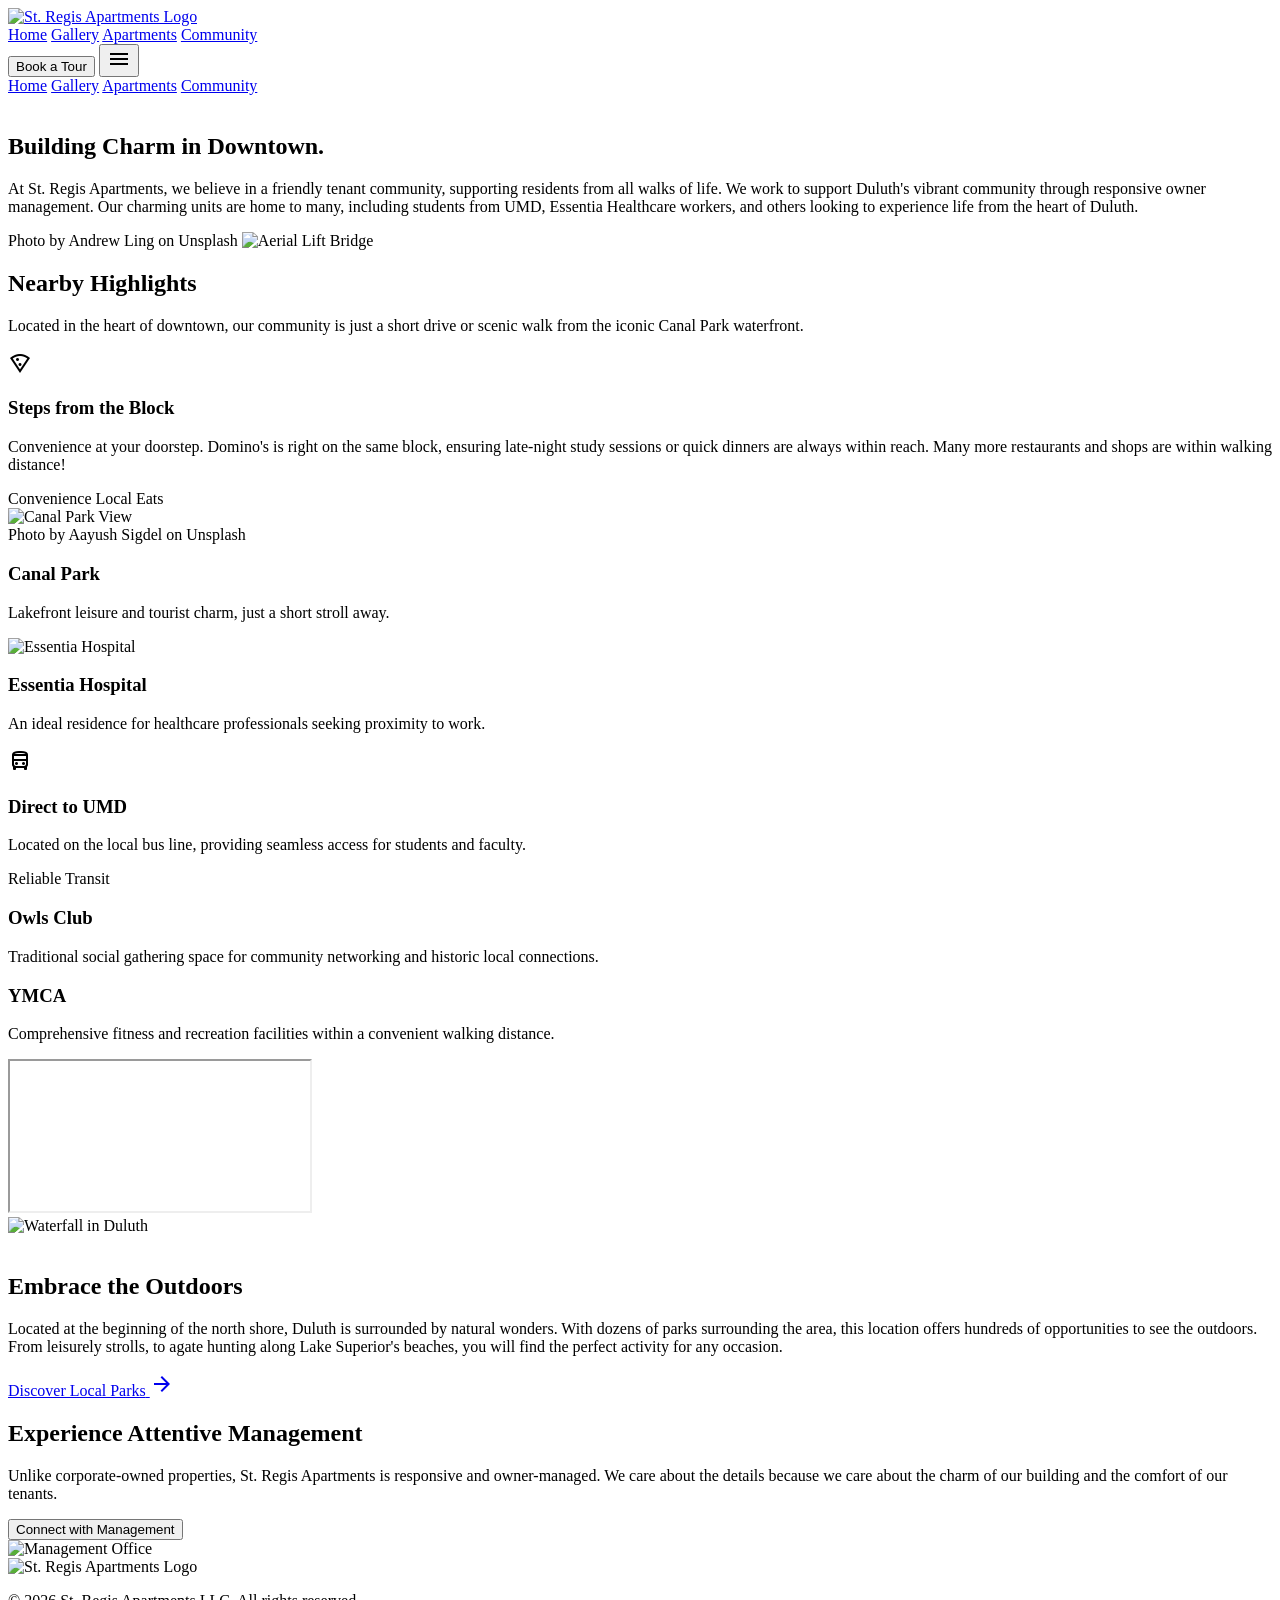
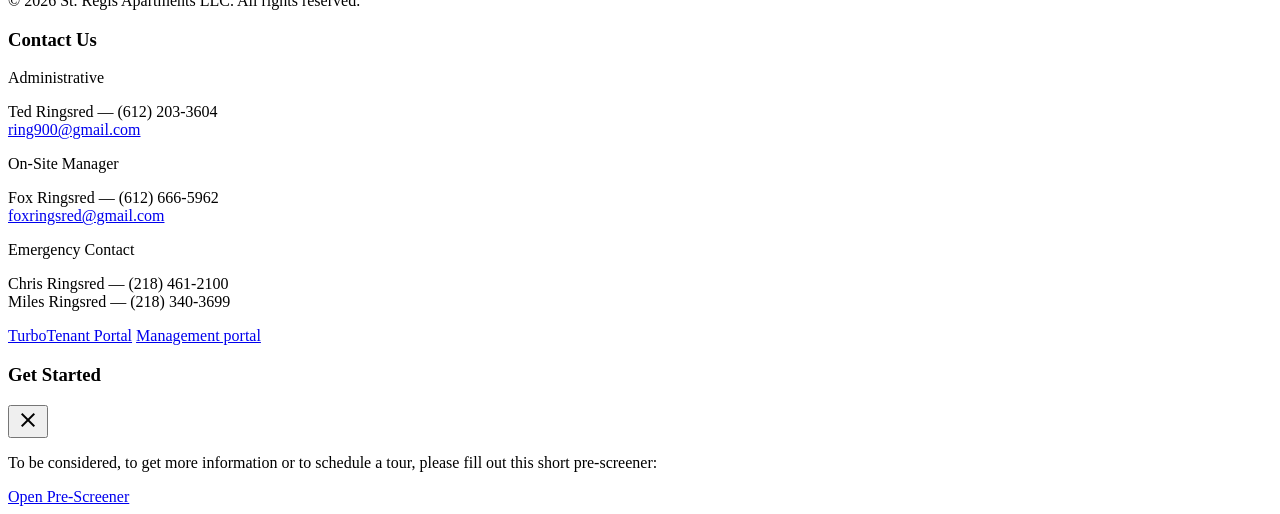
==== community.html @ cac1565e "Add files via upload" ====
<!DOCTYPE html>

<html lang="en">

<head>
    <meta charset="utf-8" />
    <meta content="width=device-width, initial-scale=1.0" name="viewport" />
    <title>Community | St. Regis Apartments</title>
    <link href="https://fonts.googleapis.com" rel="preconnect" />
    <link crossorigin="" href="https://fonts.gstatic.com" rel="preconnect" />
    <link
        href="https://fonts.googleapis.com/css2?family=Noto+Serif:wght@400;700;800&amp;family=Manrope:wght@400;500;600;700;800&amp;display=swap"
        rel="stylesheet" />
    <link
        href="https://fonts.googleapis.com/css2?family=Material+Symbols+Outlined:wght,FILL@100..700,0..1&amp;display=swap"
        rel="stylesheet" />
    <link href="css/style.css" rel="stylesheet" />
</head>

<body class="bg-surface text-on-surface selection:bg-primary-container selection:text-on-primary-container">
    <!-- TopNavBar -->
    <nav class="fixed top-0 w-full z-50 bg-surface/90 backdrop-blur-md border-b border-outline-variant/30">
        <div class="flex justify-between items-center px-6 md:px-12 py-3 max-w-full mx-auto">
            <a href="index.html">
                <img alt="St. Regis Apartments Logo" class="h-8 md:h-12 w-auto object-contain block"
                    src="images/logo.png">
            </a>
            <div class="hidden md:flex space-x-10 font-label text-sm uppercase tracking-[0.15em]">
                <a class="text-on-surface-variant font-semibold hover:text-primary transition-colors duration-300"
                    href="index.html">Home</a>
                <a class="text-on-surface-variant font-semibold hover:text-primary transition-colors duration-300"
                    href="gallery.html">Gallery</a>
                <a class="text-on-surface-variant font-semibold hover:text-primary transition-colors duration-300"
                    href="details.html">Apartments</a>
                <a class="text-primary border-b-2 border-primary pb-1" href="community.html">Community</a>
            </div>
            <div class="flex items-center gap-2 md:gap-4">
                <button type="button" onclick="openModal()"
                    class="bg-primary text-on-primary px-4 md:px-6 py-2 rounded-lg font-bold text-xs md:text-sm uppercase tracking-widest hover:shadow-lg transition-all duration-300 active:scale-95">
                    Book a Tour
                </button>
                <button type="button" aria-expanded="false" aria-label="Toggle mobile menu"
                    onclick="document.getElementById('mobile-menu').classList.toggle('hidden')"
                    class="md:hidden text-primary p-2 hover:bg-surface-container rounded-lg transition-colors">
                    <span class="material-symbols-outlined text-3xl">menu</span>
                </button>
            </div>
        </div>
        <!-- Mobile Menu -->
        <div id="mobile-menu"
            class="hidden md:hidden bg-surface border-t border-primary/10 shadow-2xl font-label text-sm uppercase tracking-[0.15em] flex flex-col">
            <a class="text-on-surface-variant font-semibold p-4 border-b border-primary/5 pl-6 hover:bg-surface-container-low transition-colors block"
                href="index.html">Home</a>
            <a class="text-on-surface-variant font-semibold p-4 border-b border-primary/5 pl-6 hover:bg-surface-container-low transition-colors block"
                href="gallery.html">Gallery</a>
            <a class="text-on-surface-variant font-semibold p-4 border-b border-primary/5 pl-6 hover:bg-surface-container-low transition-colors block"
                href="details.html">Apartments</a>
            <a class="text-primary font-bold bg-primary/5 p-4 pl-6 block" href="community.html">Community</a>
        </div>
    </nav>
    <main class="pt-24">
        <!-- Hero Section: Community Essence -->
        <section class="px-6 md:px-12 py-16 md:py-24 bg-surface">
            <div class="grid grid-cols-1 lg:grid-cols-12 gap-12 items-center">
                <div class="lg:col-span-6">
                    <span
                        class="font-label text-xs uppercase tracking-[0.3em] text-secondary font-bold mb-6 block"><br /></span>
                    <h1 class="text-5xl md:text-7xl lg:text-8xl font-bold text-primary leading-[1.1] mb-8 text-balance">
                        Building Charm in Downtown.</h1>
                    <p class="text-lg md:text-xl text-on-surface-variant max-w-2xl leading-relaxed">At St. Regis
                        Apartments, we believe in a friendly tenant community, supporting residents from all walks of
                        life. We work to support Duluth's vibrant community through responsive owner management. Our
                        charming units are home to many, including students from UMD, Essentia Healthcare workers, and
                        others looking to experience life from the heart of Duluth.</p>
                </div>
                <div class="lg:col-span-6 relative"><span
                        class="absolute top-4 left-8 text-[10px] text-white/60 font-medium uppercase tracking-wider">Photo
                        by Andrew Ling on Unsplash</span>
                    <img alt="Aerial Lift Bridge"
                        class="rounded-xl w-full h-[500px] md:h-[650px] object-cover shadow-2xl"
                        src="images/liftbridge.jpg" />
                </div>
            </div>
        </section>
        <!-- Bento Grid: Nearby Highlights -->
        <section class="px-6 md:px-12 py-24 bg-surface-container-low">
            <div class="mb-16">
                <h2 class="text-4xl md:text-5xl font-bold text-primary mb-4">Nearby Highlights</h2>
                <div class="h-1.5 w-24 bg-primary mb-6"></div>
                <p class="text-on-surface-variant text-lg max-w-2xl leading-relaxed">Located in the heart of downtown,
                    our community is just a short drive or scenic walk from the iconic Canal Park waterfront.</p>
            </div>
            <div class="grid grid-cols-1 md:grid-cols-4 gap-6">
                <!-- Dominos / Immediate Neighborhood -->
                <div
                    class="md:col-span-2 bg-surface p-10 rounded-xl flex flex-col justify-between border border-outline-variant shadow-sm hover:shadow-md transition-shadow duration-300">
                    <div>
                        <span class="material-symbols-outlined text-primary text-4xl mb-6">local_pizza</span>
                        <h3 class="text-2xl font-bold mb-4">Steps from the Block</h3>
                        <p class="text-on-surface-variant mb-8 text-lg">Convenience at your doorstep. Domino's is right
                            on the same block, ensuring late-night study sessions or quick dinners are always within
                            reach. Many more restaurants and shops are within walking distance!</p>
                    </div>
                    <div class="flex flex-wrap gap-3">
                        <span
                            class="px-5 py-1.5 bg-secondary-container text-on-secondary-container rounded-full text-[10px] font-bold uppercase tracking-widest">Convenience</span>
                        <span
                            class="px-5 py-1.5 bg-secondary-container text-on-secondary-container rounded-full text-[10px] font-bold uppercase tracking-widest">Local
                            Eats</span>
                    </div>
                </div>
                <!-- Canal Park -->
                <div class="md:col-span-1 group relative overflow-hidden rounded-xl h-[450px]">
                    <img alt="Canal Park View"
                        class="absolute inset-0 w-full h-full object-cover transition-transform duration-1000 group-hover:scale-110"
                        src="images/canalpark5.jpg" />
                    <div
                        class="absolute inset-0 bg-gradient-to-t from-primary/90 via-primary/20 to-transparent p-8 flex flex-col justify-end">
                        <span
                            class="absolute top-4 left-8 text-[10px] text-white/60 font-medium uppercase tracking-wider">Photo
                            by Aayush Sigdel on Unsplash</span>
                        <h3 class="text-2xl font-bold text-white mb-2">Canal Park</h3>
                        <p class="text-white/90 text-sm leading-relaxed">Lakefront leisure and tourist charm, just a
                            short stroll away.</p>
                    </div>
                </div>
                <!-- Essentia Hospital -->
                <div class="md:col-span-1 group relative overflow-hidden rounded-xl h-[450px]">
                    <img alt="Essentia Hospital"
                        class="absolute inset-0 w-full h-full object-cover transition-transform duration-1000 group-hover:scale-110"
                        src="images/Essentia.jpg" />
                    <div
                        class="absolute inset-0 bg-gradient-to-t from-primary/90 via-primary/20 to-transparent p-8 flex flex-col justify-end">
                        <h3 class="text-2xl font-bold text-white mb-2">Essentia Hospital</h3>
                        <p class="text-white/90 text-sm leading-relaxed">An ideal residence for healthcare
                            professionals seeking proximity to work.</p>
                    </div>
                </div>
                <!-- Transport / Bus Line -->
                <div class="md:col-span-1 bg-primary text-on-primary p-10 rounded-xl shadow-lg">
                    <span
                        class="material-symbols-outlined text-primary-fixed text-5xl mb-6 opacity-80">directions_bus</span>
                    <h3 class="text-2xl font-bold mb-4">Direct to UMD</h3>
                    <p class="text-on-primary/80 leading-relaxed mb-8">Located on the local bus line, providing seamless
                        access for students and faculty.</p>
                    <div class="text-[10px] uppercase tracking-[0.2em] font-bold border-t border-on-primary/20 pt-6">
                        Reliable Transit</div>
                </div>
                <!-- Owls Club & YMCA -->
                <div
                    class="md:col-span-2 bg-surface p-10 rounded-xl grid grid-cols-1 sm:grid-cols-2 gap-10 border border-outline-variant">
                    <div class="sm:border-r border-outline-variant/50 sm:pr-10">
                        <h3 class="text-lg font-bold text-primary mb-3">Owls Club</h3>
                        <p class="text-sm text-on-surface-variant leading-relaxed">Traditional social gathering space
                            for community networking and historic local connections.</p>
                    </div>
                    <div>
                        <h3 class="text-lg font-bold text-primary mb-3">YMCA</h3>
                        <p class="text-sm text-on-surface-variant leading-relaxed">Comprehensive fitness and recreation
                            facilities within a convenient walking distance.</p>
                    </div>
                </div>
                <!-- Map Stub -->
                <div
                    class="md:col-span-1 rounded-xl overflow-hidden relative border border-outline-variant min-h-[300px] shadow-sm">
                    <iframe src="https://maps.google.com/maps?q=125+N+2nd+Ave+E,+Duluth,+MN+55805&output=embed"
                        class="absolute inset-0 w-full h-full border-0" allowfullscreen="" loading="lazy"
                        referrerpolicy="no-referrer-when-downgrade">
                    </iframe>
                </div>
            </div>
        </section>
        <!-- Focus Section: Outdoors -->
        <section
            class="px-6 md:px-12 py-32 flex flex-col md:flex-row gap-16 md:gap-24 items-center overflow-hidden bg-surface">
            <div class="flex-1 order-2 md:order-1 relative"><img alt="Waterfall in Duluth"
                    class="rounded-xl w-full h-[400px] md:h-[600px] object-cover shadow-2xl transition-transform duration-700 hover:scale-[1.02]"
                    src="images/waterfall.jpg" /></div>
            <div class="flex-1 order-1 md:order-2">
                <span
                    class="font-label text-xs uppercase tracking-[0.3em] text-secondary font-bold mb-4 block"><br /></span>
                <h2 class="text-4xl md:text-6xl font-bold text-primary mb-8 leading-tight">Embrace the Outdoors</h2>
                <p class="text-lg text-on-surface-variant mb-10 leading-relaxed max-w-xl">Located at the beginning of
                    the north shore, Duluth is surrounded by natural wonders. With dozens of parks surrounding the area,
                    this location offers hundreds of opportunities to see the outdoors. From leisurely strolls, to agate
                    hunting along Lake Superior's beaches, you will find the perfect activity for any occasion.</p>
                <a href="https://visitduluth.com/experience/adventure/parks-trails/city-parks/" target="_blank"
                    rel="noopener noreferrer"
                    class="inline-flex items-center gap-4 text-primary font-bold tracking-widest uppercase text-sm group cursor-pointer hover:opacity-80 transition-opacity">
                    <span>Discover Local Parks</span>
                    <span
                        class="material-symbols-outlined group-hover:translate-x-2 transition-transform">arrow_forward</span>
                </a>
            </div>
        </section>
        <!-- Management Callout -->
        <section
            class="mx-6 md:mx-12 mb-32 p-10 md:p-20 rounded-xl text-white relative overflow-hidden shadow-2xl bg-primary">
            <div class="relative z-10 max-w-3xl">
                <h2 class="text-4xl md:text-5xl font-bold mb-8 text-white">Experience Attentive Management</h2>
                <p class="text-lg md:text-xl text-white/80 mb-10 leading-relaxed">Unlike corporate-owned properties, St.
                    Regis Apartments is responsive and owner-managed. We care about the details because we care about
                    the charm of our building and the comfort of our tenants.</p>
                <button
                    class="bg-surface text-primary px-10 py-4 rounded-lg font-bold uppercase tracking-widest text-sm hover:bg-surface-container-high transition-all hover:shadow-xl active:scale-95">
                    Connect with Management
                </button>
            </div>
            <div class="absolute right-0 top-0 h-full w-full lg:w-1/2 opacity-10 pointer-events-none">
                <img alt="Management Office" class="w-full h-full object-cover"
                    src="https://lh3.googleusercontent.com/aida-public/[base64]" />
            </div>
        </section>
    </main>
    <!-- Footer -->
    <footer
        class="bg-[#fbf2e9] w-full py-20 px-12 border-t border-primary/10 flex flex-col md:flex-row md:justify-evenly items-start gap-16 md:gap-0">
        <div class="flex flex-col h-full justify-start">
            <div class="mb-4">
                <img alt="St. Regis Apartments Logo" class="h-32 md:h-40 w-auto object-contain" src="images/logo.png">
            </div>
            <p class="text-[#3c2b18] font-body text-[10px] uppercase tracking-[0.2em] md:pl-20">© 2026 St. Regis
                Apartments LLC. All
                rights reserved.</p>
        </div>
        <div class="flex flex-col gap-4">
            <h3 class="text-[#003629] font-headline font-bold text-lg uppercase tracking-widest mb-4">Contact Us</h3>
            <div class="flex flex-col gap-6 mt-2">
                <div class="space-y-1">
                    <p class="text-[#003629] font-bold text-[10px] uppercase tracking-widest">Administrative</p>
                    <p class="text-[#3c2b18] font-body text-sm leading-snug">Ted Ringsred — (612) 203-3604<br><a
                            class="hover:text-primary transition-colors"
                            href="mailto:ring900@gmail.com">ring900@gmail.com</a></p>
                </div>
                <div class="space-y-1">
                    <p class="text-[#003629] font-bold text-[10px] uppercase tracking-widest">On-Site Manager</p>
                    <p class="text-[#3c2b18] font-body text-sm leading-snug">Fox Ringsred — (612) 666-5962<br><a
                            class="hover:text-primary transition-colors"
                            href="mailto:foxringsred@gmail.com">foxringsred@gmail.com</a>
                    </p>
                </div>
                <div class="space-y-1">
                    <p class="text-[#003629] font-bold text-[10px] uppercase tracking-widest">Emergency Contact</p>
                    <p class="text-[#3c2b18] font-body text-sm leading-relaxed">Chris Ringsred — (218) 461-2100<br>Miles
                        Ringsred
                        — (218) 340-3699</p>
                </div>
            </div>
        </div>
        <div class="flex flex-col h-full justify-start items-start">
            <div class="flex flex-col items-center gap-6">
                <a class="inline-block border-2 border-[#003629] text-[#003629] px-6 py-2 rounded-lg font-body font-bold text-sm uppercase tracking-widest hover:bg-[#003629] hover:text-white transition-all duration-300"
                    href="https://renter.turbotenant.com/auth/login">TurboTenant Portal</a>
                <a class="font-['Manrope'] text-sm uppercase tracking-widest text-[#3c2b18] hover:opacity-100 opacity-80 transition-opacity duration-300"
                    href="portal.html">Management portal</a>
            </div>
        </div>
    </footer>

    <!-- Tour Modal -->
    <div id="tour-modal"
        class="fixed inset-0 z-[100] flex flex-col items-center justify-center bg-black/60 backdrop-blur-sm hidden opacity-0 transition-opacity duration-300">
        <div
            class="bg-surface p-8 max-w-md w-full mx-4 rounded-2xl shadow-2xl transform scale-95 transition-transform duration-300 relative border border-primary/10">
            <div class="flex justify-between items-center mb-6">
                <h3 class="text-2xl font-headline font-bold text-primary">Get Started</h3>
                <button onclick="closeModal()"
                    class="text-on-surface-variant hover:text-error transition-colors p-2 rounded-full hover:bg-surface-container">
                    <span class="material-symbols-outlined">close</span>
                </button>
            </div>
            <p class="text-on-surface-variant leading-relaxed mb-8">To be considered, to get more information or to
                schedule a tour, please fill out this short pre-screener:</p>
            <a href="https://forms.gle/QoNVbK6SuK7XQsgN8" target="_blank" onclick="closeModal()"
                class="block w-full text-center bg-primary text-on-primary py-4 rounded-lg font-bold hover:bg-primary-container transition-all shadow-md active:scale-95">
                Open Pre-Screener
            </a>
        </div>
    </div>
    <script src="js/main.js"></script>

</body>

</html>
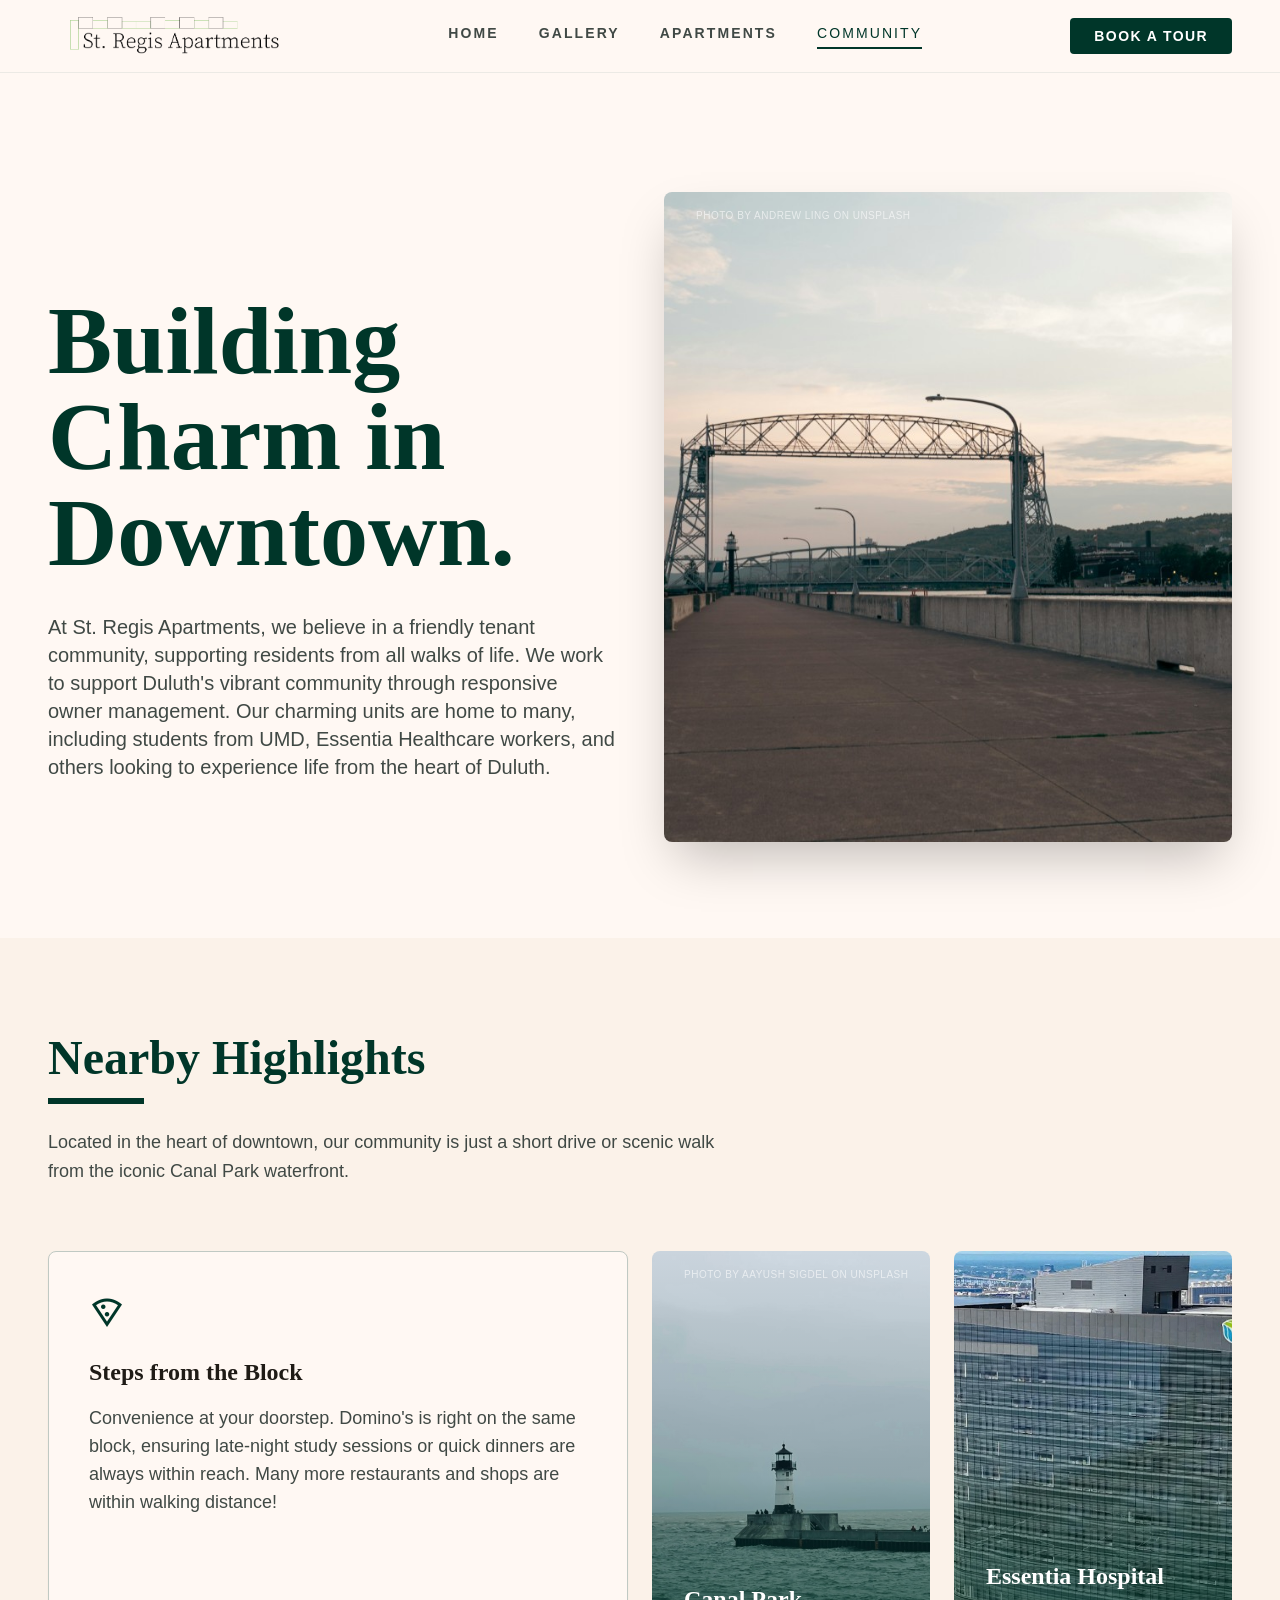
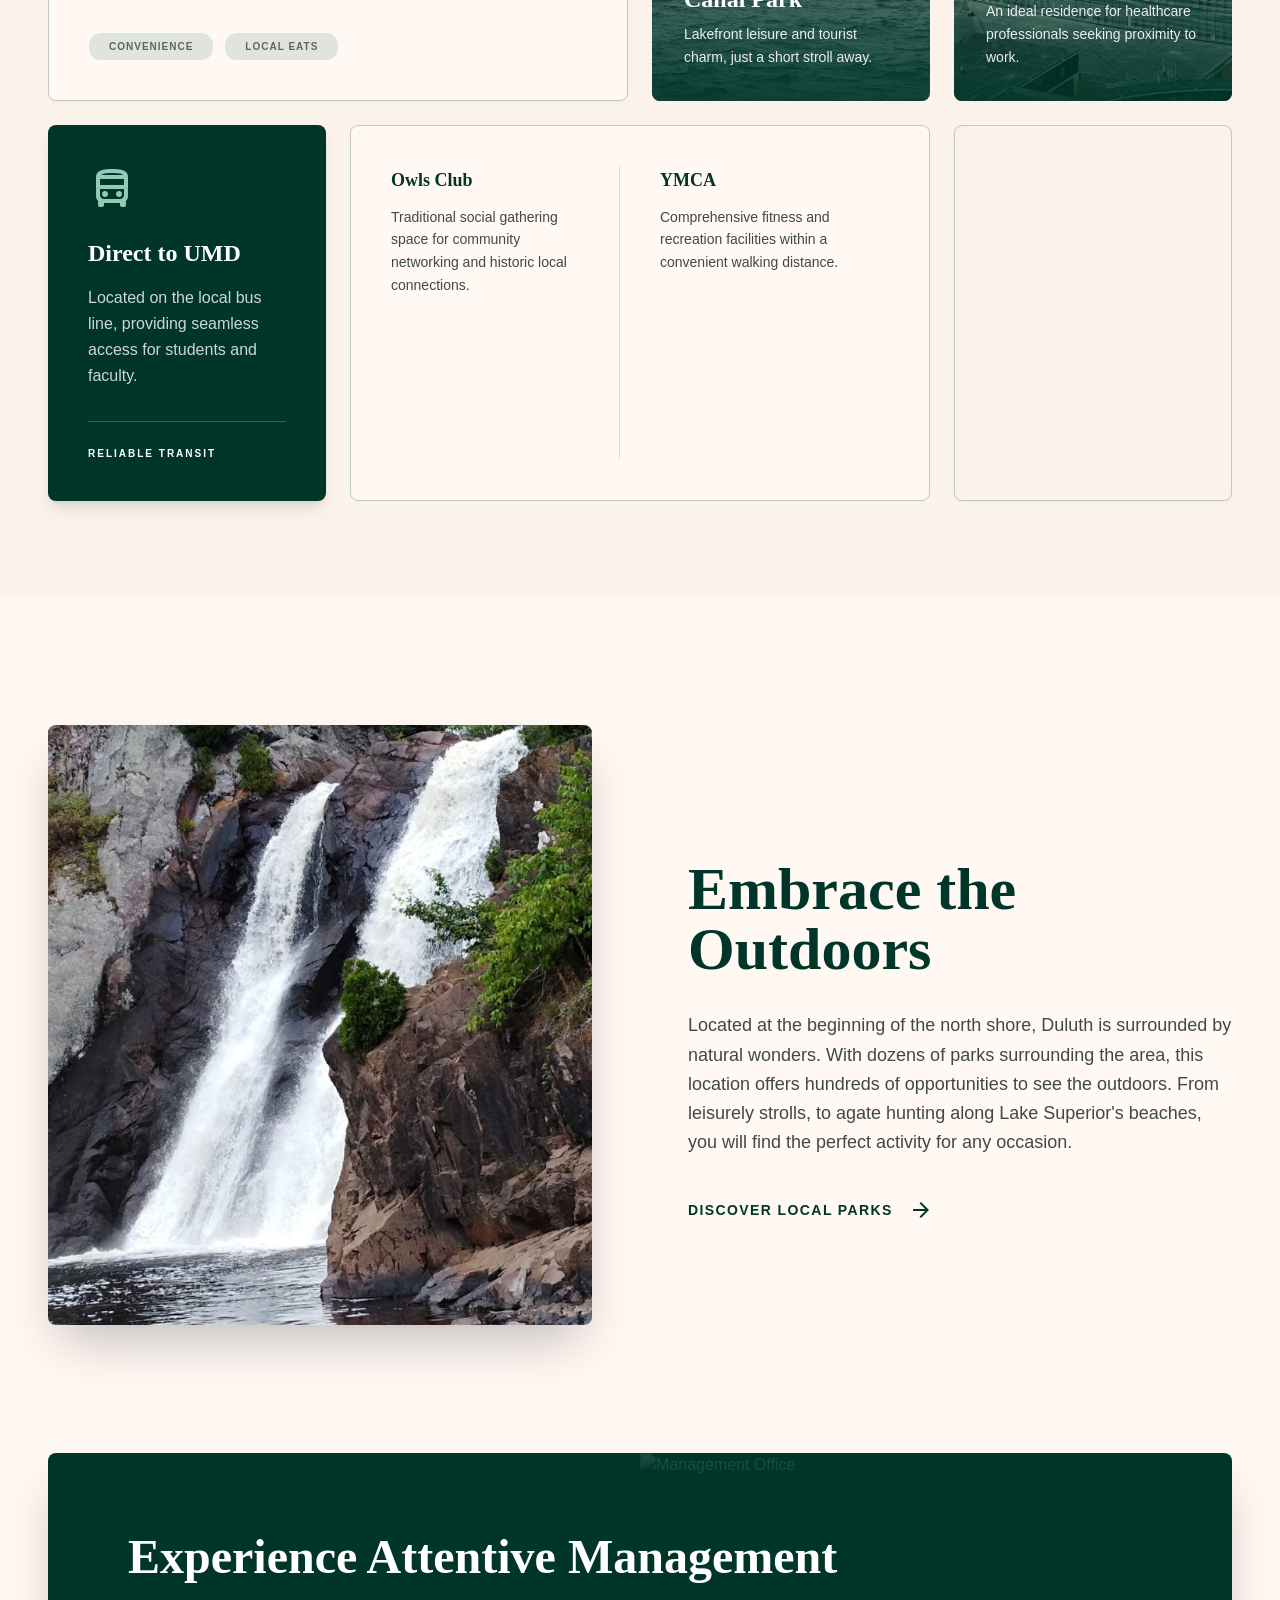
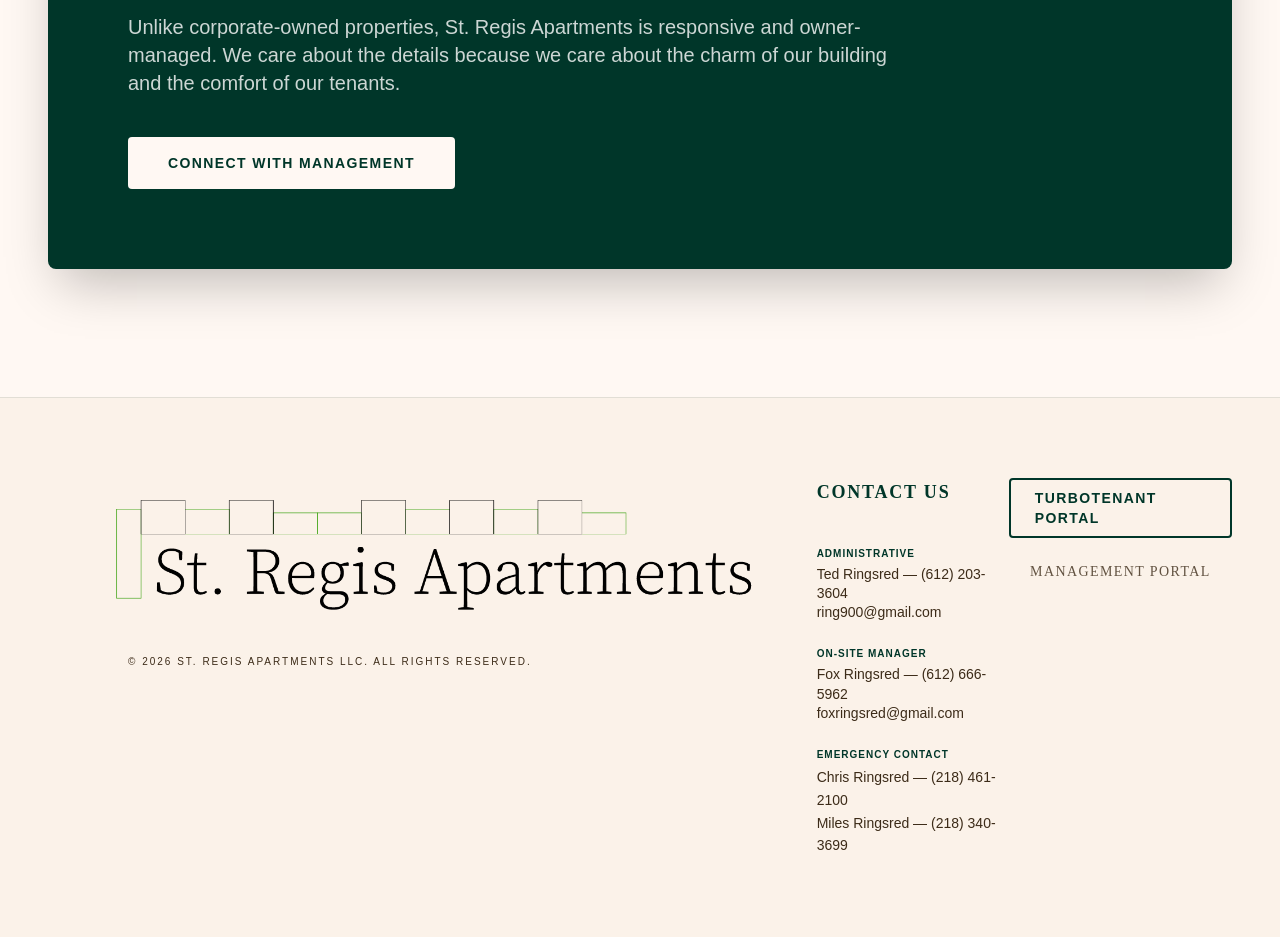
==== commit ac198173: "Add files via upload" ====
--- a/community.html
+++ b/community.html
@@ -6,6 +6,8 @@
     <meta charset="utf-8" />
     <meta content="width=device-width, initial-scale=1.0" name="viewport" />
     <title>Community | St. Regis Apartments</title>
+    <meta name="description"
+        content="Discover St. Regis Apartments! Affordable, newly renovated 3-bedroom units with responsive owner management.">
     <link href="https://fonts.googleapis.com" rel="preconnect" />
     <link crossorigin="" href="https://fonts.gstatic.com" rel="preconnect" />
     <link
--- a/css/style.css
+++ b/css/style.css
@@ -0,0 +1,2284 @@
+*, ::before, ::after {
+  --tw-border-spacing-x: 0;
+  --tw-border-spacing-y: 0;
+  --tw-translate-x: 0;
+  --tw-translate-y: 0;
+  --tw-rotate: 0;
+  --tw-skew-x: 0;
+  --tw-skew-y: 0;
+  --tw-scale-x: 1;
+  --tw-scale-y: 1;
+  --tw-pan-x:  ;
+  --tw-pan-y:  ;
+  --tw-pinch-zoom:  ;
+  --tw-scroll-snap-strictness: proximity;
+  --tw-gradient-from-position:  ;
+  --tw-gradient-via-position:  ;
+  --tw-gradient-to-position:  ;
+  --tw-ordinal:  ;
+  --tw-slashed-zero:  ;
+  --tw-numeric-figure:  ;
+  --tw-numeric-spacing:  ;
+  --tw-numeric-fraction:  ;
+  --tw-ring-inset:  ;
+  --tw-ring-offset-width: 0px;
+  --tw-ring-offset-color: #fff;
+  --tw-ring-color: rgb(59 130 246 / 0.5);
+  --tw-ring-offset-shadow: 0 0 #0000;
+  --tw-ring-shadow: 0 0 #0000;
+  --tw-shadow: 0 0 #0000;
+  --tw-shadow-colored: 0 0 #0000;
+  --tw-blur:  ;
+  --tw-brightness:  ;
+  --tw-contrast:  ;
+  --tw-grayscale:  ;
+  --tw-hue-rotate:  ;
+  --tw-invert:  ;
+  --tw-saturate:  ;
+  --tw-sepia:  ;
+  --tw-drop-shadow:  ;
+  --tw-backdrop-blur:  ;
+  --tw-backdrop-brightness:  ;
+  --tw-backdrop-contrast:  ;
+  --tw-backdrop-grayscale:  ;
+  --tw-backdrop-hue-rotate:  ;
+  --tw-backdrop-invert:  ;
+  --tw-backdrop-opacity:  ;
+  --tw-backdrop-saturate:  ;
+  --tw-backdrop-sepia:  ;
+  --tw-contain-size:  ;
+  --tw-contain-layout:  ;
+  --tw-contain-paint:  ;
+  --tw-contain-style:  ;
+}
+
+::backdrop {
+  --tw-border-spacing-x: 0;
+  --tw-border-spacing-y: 0;
+  --tw-translate-x: 0;
+  --tw-translate-y: 0;
+  --tw-rotate: 0;
+  --tw-skew-x: 0;
+  --tw-skew-y: 0;
+  --tw-scale-x: 1;
+  --tw-scale-y: 1;
+  --tw-pan-x:  ;
+  --tw-pan-y:  ;
+  --tw-pinch-zoom:  ;
+  --tw-scroll-snap-strictness: proximity;
+  --tw-gradient-from-position:  ;
+  --tw-gradient-via-position:  ;
+  --tw-gradient-to-position:  ;
+  --tw-ordinal:  ;
+  --tw-slashed-zero:  ;
+  --tw-numeric-figure:  ;
+  --tw-numeric-spacing:  ;
+  --tw-numeric-fraction:  ;
+  --tw-ring-inset:  ;
+  --tw-ring-offset-width: 0px;
+  --tw-ring-offset-color: #fff;
+  --tw-ring-color: rgb(59 130 246 / 0.5);
+  --tw-ring-offset-shadow: 0 0 #0000;
+  --tw-ring-shadow: 0 0 #0000;
+  --tw-shadow: 0 0 #0000;
+  --tw-shadow-colored: 0 0 #0000;
+  --tw-blur:  ;
+  --tw-brightness:  ;
+  --tw-contrast:  ;
+  --tw-grayscale:  ;
+  --tw-hue-rotate:  ;
+  --tw-invert:  ;
+  --tw-saturate:  ;
+  --tw-sepia:  ;
+  --tw-drop-shadow:  ;
+  --tw-backdrop-blur:  ;
+  --tw-backdrop-brightness:  ;
+  --tw-backdrop-contrast:  ;
+  --tw-backdrop-grayscale:  ;
+  --tw-backdrop-hue-rotate:  ;
+  --tw-backdrop-invert:  ;
+  --tw-backdrop-opacity:  ;
+  --tw-backdrop-saturate:  ;
+  --tw-backdrop-sepia:  ;
+  --tw-contain-size:  ;
+  --tw-contain-layout:  ;
+  --tw-contain-paint:  ;
+  --tw-contain-style:  ;
+}
+
+/*
+! tailwindcss v3.4.17 | MIT License | https://tailwindcss.com
+*/
+
+/*
+1. Prevent padding and border from affecting element width. (https://github.com/mozdevs/cssremedy/issues/4)
+2. Allow adding a border to an element by just adding a border-width. (https://github.com/tailwindcss/tailwindcss/pull/116)
+*/
+
+*,
+::before,
+::after {
+  box-sizing: border-box;
+  /* 1 */
+  border-width: 0;
+  /* 2 */
+  border-style: solid;
+  /* 2 */
+  border-color: #e5e7eb;
+  /* 2 */
+}
+
+::before,
+::after {
+  --tw-content: '';
+}
+
+/*
+1. Use a consistent sensible line-height in all browsers.
+2. Prevent adjustments of font size after orientation changes in iOS.
+3. Use a more readable tab size.
+4. Use the user's configured `sans` font-family by default.
+5. Use the user's configured `sans` font-feature-settings by default.
+6. Use the user's configured `sans` font-variation-settings by default.
+7. Disable tap highlights on iOS
+*/
+
+html,
+:host {
+  line-height: 1.5;
+  /* 1 */
+  -webkit-text-size-adjust: 100%;
+  /* 2 */
+  -moz-tab-size: 4;
+  /* 3 */
+  -o-tab-size: 4;
+     tab-size: 4;
+  /* 3 */
+  font-family: ui-sans-serif, system-ui, sans-serif, "Apple Color Emoji", "Segoe UI Emoji", "Segoe UI Symbol", "Noto Color Emoji";
+  /* 4 */
+  font-feature-settings: normal;
+  /* 5 */
+  font-variation-settings: normal;
+  /* 6 */
+  -webkit-tap-highlight-color: transparent;
+  /* 7 */
+}
+
+/*
+1. Remove the margin in all browsers.
+2. Inherit line-height from `html` so users can set them as a class directly on the `html` element.
+*/
+
+body {
+  margin: 0;
+  /* 1 */
+  line-height: inherit;
+  /* 2 */
+}
+
+/*
+1. Add the correct height in Firefox.
+2. Correct the inheritance of border color in Firefox. (https://bugzilla.mozilla.org/show_bug.cgi?id=190655)
+3. Ensure horizontal rules are visible by default.
+*/
+
+hr {
+  height: 0;
+  /* 1 */
+  color: inherit;
+  /* 2 */
+  border-top-width: 1px;
+  /* 3 */
+}
+
+/*
+Add the correct text decoration in Chrome, Edge, and Safari.
+*/
+
+abbr:where([title]) {
+  -webkit-text-decoration: underline dotted;
+          text-decoration: underline dotted;
+}
+
+/*
+Remove the default font size and weight for headings.
+*/
+
+h1,
+h2,
+h3,
+h4,
+h5,
+h6 {
+  font-size: inherit;
+  font-weight: inherit;
+}
+
+/*
+Reset links to optimize for opt-in styling instead of opt-out.
+*/
+
+a {
+  color: inherit;
+  text-decoration: inherit;
+}
+
+/*
+Add the correct font weight in Edge and Safari.
+*/
+
+b,
+strong {
+  font-weight: bolder;
+}
+
+/*
+1. Use the user's configured `mono` font-family by default.
+2. Use the user's configured `mono` font-feature-settings by default.
+3. Use the user's configured `mono` font-variation-settings by default.
+4. Correct the odd `em` font sizing in all browsers.
+*/
+
+code,
+kbd,
+samp,
+pre {
+  font-family: ui-monospace, SFMono-Regular, Menlo, Monaco, Consolas, "Liberation Mono", "Courier New", monospace;
+  /* 1 */
+  font-feature-settings: normal;
+  /* 2 */
+  font-variation-settings: normal;
+  /* 3 */
+  font-size: 1em;
+  /* 4 */
+}
+
+/*
+Add the correct font size in all browsers.
+*/
+
+small {
+  font-size: 80%;
+}
+
+/*
+Prevent `sub` and `sup` elements from affecting the line height in all browsers.
+*/
+
+sub,
+sup {
+  font-size: 75%;
+  line-height: 0;
+  position: relative;
+  vertical-align: baseline;
+}
+
+sub {
+  bottom: -0.25em;
+}
+
+sup {
+  top: -0.5em;
+}
+
+/*
+1. Remove text indentation from table contents in Chrome and Safari. (https://bugs.chromium.org/p/chromium/issues/detail?id=999088, https://bugs.webkit.org/show_bug.cgi?id=201297)
+2. Correct table border color inheritance in all Chrome and Safari. (https://bugs.chromium.org/p/chromium/issues/detail?id=935729, https://bugs.webkit.org/show_bug.cgi?id=195016)
+3. Remove gaps between table borders by default.
+*/
+
+table {
+  text-indent: 0;
+  /* 1 */
+  border-color: inherit;
+  /* 2 */
+  border-collapse: collapse;
+  /* 3 */
+}
+
+/*
+1. Change the font styles in all browsers.
+2. Remove the margin in Firefox and Safari.
+3. Remove default padding in all browsers.
+*/
+
+button,
+input,
+optgroup,
+select,
+textarea {
+  font-family: inherit;
+  /* 1 */
+  font-feature-settings: inherit;
+  /* 1 */
+  font-variation-settings: inherit;
+  /* 1 */
+  font-size: 100%;
+  /* 1 */
+  font-weight: inherit;
+  /* 1 */
+  line-height: inherit;
+  /* 1 */
+  letter-spacing: inherit;
+  /* 1 */
+  color: inherit;
+  /* 1 */
+  margin: 0;
+  /* 2 */
+  padding: 0;
+  /* 3 */
+}
+
+/*
+Remove the inheritance of text transform in Edge and Firefox.
+*/
+
+button,
+select {
+  text-transform: none;
+}
+
+/*
+1. Correct the inability to style clickable types in iOS and Safari.
+2. Remove default button styles.
+*/
+
+button,
+input:where([type='button']),
+input:where([type='reset']),
+input:where([type='submit']) {
+  -webkit-appearance: button;
+  /* 1 */
+  background-color: transparent;
+  /* 2 */
+  background-image: none;
+  /* 2 */
+}
+
+/*
+Use the modern Firefox focus style for all focusable elements.
+*/
+
+:-moz-focusring {
+  outline: auto;
+}
+
+/*
+Remove the additional `:invalid` styles in Firefox. (https://github.com/mozilla/gecko-dev/blob/2f9eacd9d3d995c937b4251a5557d95d494c9be1/layout/style/res/forms.css#L728-L737)
+*/
+
+:-moz-ui-invalid {
+  box-shadow: none;
+}
+
+/*
+Add the correct vertical alignment in Chrome and Firefox.
+*/
+
+progress {
+  vertical-align: baseline;
+}
+
+/*
+Correct the cursor style of increment and decrement buttons in Safari.
+*/
+
+::-webkit-inner-spin-button,
+::-webkit-outer-spin-button {
+  height: auto;
+}
+
+/*
+1. Correct the odd appearance in Chrome and Safari.
+2. Correct the outline style in Safari.
+*/
+
+[type='search'] {
+  -webkit-appearance: textfield;
+  /* 1 */
+  outline-offset: -2px;
+  /* 2 */
+}
+
+/*
+Remove the inner padding in Chrome and Safari on macOS.
+*/
+
+::-webkit-search-decoration {
+  -webkit-appearance: none;
+}
+
+/*
+1. Correct the inability to style clickable types in iOS and Safari.
+2. Change font properties to `inherit` in Safari.
+*/
+
+::-webkit-file-upload-button {
+  -webkit-appearance: button;
+  /* 1 */
+  font: inherit;
+  /* 2 */
+}
+
+/*
+Add the correct display in Chrome and Safari.
+*/
+
+summary {
+  display: list-item;
+}
+
+/*
+Removes the default spacing and border for appropriate elements.
+*/
+
+blockquote,
+dl,
+dd,
+h1,
+h2,
+h3,
+h4,
+h5,
+h6,
+hr,
+figure,
+p,
+pre {
+  margin: 0;
+}
+
+fieldset {
+  margin: 0;
+  padding: 0;
+}
+
+legend {
+  padding: 0;
+}
+
+ol,
+ul,
+menu {
+  list-style: none;
+  margin: 0;
+  padding: 0;
+}
+
+/*
+Reset default styling for dialogs.
+*/
+
+dialog {
+  padding: 0;
+}
+
+/*
+Prevent resizing textareas horizontally by default.
+*/
+
+textarea {
+  resize: vertical;
+}
+
+/*
+1. Reset the default placeholder opacity in Firefox. (https://github.com/tailwindlabs/tailwindcss/issues/3300)
+2. Set the default placeholder color to the user's configured gray 400 color.
+*/
+
+input::-moz-placeholder, textarea::-moz-placeholder {
+  opacity: 1;
+  /* 1 */
+  color: #9ca3af;
+  /* 2 */
+}
+
+input::placeholder,
+textarea::placeholder {
+  opacity: 1;
+  /* 1 */
+  color: #9ca3af;
+  /* 2 */
+}
+
+/*
+Set the default cursor for buttons.
+*/
+
+button,
+[role="button"] {
+  cursor: pointer;
+}
+
+/*
+Make sure disabled buttons don't get the pointer cursor.
+*/
+
+:disabled {
+  cursor: default;
+}
+
+/*
+1. Make replaced elements `display: block` by default. (https://github.com/mozdevs/cssremedy/issues/14)
+2. Add `vertical-align: middle` to align replaced elements more sensibly by default. (https://github.com/jensimmons/cssremedy/issues/14#issuecomment-634934210)
+   This can trigger a poorly considered lint error in some tools but is included by design.
+*/
+
+img,
+svg,
+video,
+canvas,
+audio,
+iframe,
+embed,
+object {
+  display: block;
+  /* 1 */
+}
+
+/*
+Constrain images and videos to the parent width and preserve their intrinsic aspect ratio. (https://github.com/mozdevs/cssremedy/issues/14)
+*/
+
+img,
+video {
+  max-width: 100%;
+  height: auto;
+}
+
+/* Make elements with the HTML hidden attribute stay hidden by default */
+
+[hidden]:where(:not([hidden="until-found"])) {
+  display: none;
+}
+
+body {
+  font-family: Manrope, sans-serif, sans-serif;
+  background-color: #fff8f3;
+  color: #1f1b16;
+}
+
+h1, h2, h3, .font-serif, .serif-headline {
+  font-family: Noto Serif, serif, serif;
+}
+
+.material-symbols-outlined {
+  font-variation-settings: 'FILL' 0, 'wght' 400, 'GRAD' 0, 'opsz' 24;
+  vertical-align: middle;
+}
+
+.pointer-events-none {
+  pointer-events: none;
+}
+
+.fixed {
+  position: fixed;
+}
+
+.absolute {
+  position: absolute;
+}
+
+.relative {
+  position: relative;
+}
+
+.inset-0 {
+  inset: 0px;
+}
+
+.-bottom-24 {
+  bottom: -6rem;
+}
+
+.-bottom-6 {
+  bottom: -1.5rem;
+}
+
+.-bottom-8 {
+  bottom: -2rem;
+}
+
+.-left-6 {
+  left: -1.5rem;
+}
+
+.-left-8 {
+  left: -2rem;
+}
+
+.-right-24 {
+  right: -6rem;
+}
+
+.bottom-12 {
+  bottom: 3rem;
+}
+
+.bottom-16 {
+  bottom: 4rem;
+}
+
+.left-16 {
+  left: 4rem;
+}
+
+.left-4 {
+  left: 1rem;
+}
+
+.left-6 {
+  left: 1.5rem;
+}
+
+.left-8 {
+  left: 2rem;
+}
+
+.right-0 {
+  right: 0px;
+}
+
+.right-3 {
+  right: 0.75rem;
+}
+
+.top-0 {
+  top: 0px;
+}
+
+.top-3 {
+  top: 0.75rem;
+}
+
+.top-4 {
+  top: 1rem;
+}
+
+.top-8 {
+  top: 2rem;
+}
+
+.z-10 {
+  z-index: 10;
+}
+
+.z-20 {
+  z-index: 20;
+}
+
+.z-50 {
+  z-index: 50;
+}
+
+.z-\[100\] {
+  z-index: 100;
+}
+
+.order-1 {
+  order: 1;
+}
+
+.order-2 {
+  order: 2;
+}
+
+.col-span-2 {
+  grid-column: span 2 / span 2;
+}
+
+.mx-4 {
+  margin-left: 1rem;
+  margin-right: 1rem;
+}
+
+.mx-6 {
+  margin-left: 1.5rem;
+  margin-right: 1.5rem;
+}
+
+.mx-8 {
+  margin-left: 2rem;
+  margin-right: 2rem;
+}
+
+.mx-auto {
+  margin-left: auto;
+  margin-right: auto;
+}
+
+.mb-1 {
+  margin-bottom: 0.25rem;
+}
+
+.mb-10 {
+  margin-bottom: 2.5rem;
+}
+
+.mb-12 {
+  margin-bottom: 3rem;
+}
+
+.mb-16 {
+  margin-bottom: 4rem;
+}
+
+.mb-2 {
+  margin-bottom: 0.5rem;
+}
+
+.mb-24 {
+  margin-bottom: 6rem;
+}
+
+.mb-3 {
+  margin-bottom: 0.75rem;
+}
+
+.mb-32 {
+  margin-bottom: 8rem;
+}
+
+.mb-4 {
+  margin-bottom: 1rem;
+}
+
+.mb-6 {
+  margin-bottom: 1.5rem;
+}
+
+.mb-8 {
+  margin-bottom: 2rem;
+}
+
+.mt-1 {
+  margin-top: 0.25rem;
+}
+
+.mt-12 {
+  margin-top: 3rem;
+}
+
+.mt-2 {
+  margin-top: 0.5rem;
+}
+
+.mt-8 {
+  margin-top: 2rem;
+}
+
+.mt-auto {
+  margin-top: auto;
+}
+
+.block {
+  display: block;
+}
+
+.inline-block {
+  display: inline-block;
+}
+
+.flex {
+  display: flex;
+}
+
+.inline-flex {
+  display: inline-flex;
+}
+
+.grid {
+  display: grid;
+}
+
+.hidden {
+  display: none;
+}
+
+.aspect-\[21\/9\] {
+  aspect-ratio: 21/9;
+}
+
+.aspect-\[4\/5\] {
+  aspect-ratio: 4/5;
+}
+
+.aspect-square {
+  aspect-ratio: 1 / 1;
+}
+
+.aspect-video {
+  aspect-ratio: 16 / 9;
+}
+
+.h-1\.5 {
+  height: 0.375rem;
+}
+
+.h-12 {
+  height: 3rem;
+}
+
+.h-32 {
+  height: 8rem;
+}
+
+.h-64 {
+  height: 16rem;
+}
+
+.h-8 {
+  height: 2rem;
+}
+
+.h-\[400px\] {
+  height: 400px;
+}
+
+.h-\[450px\] {
+  height: 450px;
+}
+
+.h-\[500px\] {
+  height: 500px;
+}
+
+.h-auto {
+  height: auto;
+}
+
+.h-full {
+  height: 100%;
+}
+
+.h-px {
+  height: 1px;
+}
+
+.min-h-\[300px\] {
+  min-height: 300px;
+}
+
+.min-h-\[320px\] {
+  min-height: 320px;
+}
+
+.min-h-screen {
+  min-height: 100vh;
+}
+
+.w-12 {
+  width: 3rem;
+}
+
+.w-24 {
+  width: 6rem;
+}
+
+.w-64 {
+  width: 16rem;
+}
+
+.w-auto {
+  width: auto;
+}
+
+.w-full {
+  width: 100%;
+}
+
+.max-w-2xl {
+  max-width: 42rem;
+}
+
+.max-w-3xl {
+  max-width: 48rem;
+}
+
+.max-w-5xl {
+  max-width: 64rem;
+}
+
+.max-w-7xl {
+  max-width: 80rem;
+}
+
+.max-w-full {
+  max-width: 100%;
+}
+
+.max-w-lg {
+  max-width: 32rem;
+}
+
+.max-w-md {
+  max-width: 28rem;
+}
+
+.max-w-xl {
+  max-width: 36rem;
+}
+
+.max-w-xs {
+  max-width: 20rem;
+}
+
+.flex-1 {
+  flex: 1 1 0%;
+}
+
+.flex-grow {
+  flex-grow: 1;
+}
+
+.scale-95 {
+  --tw-scale-x: .95;
+  --tw-scale-y: .95;
+  transform: translate(var(--tw-translate-x), var(--tw-translate-y)) rotate(var(--tw-rotate)) skewX(var(--tw-skew-x)) skewY(var(--tw-skew-y)) scaleX(var(--tw-scale-x)) scaleY(var(--tw-scale-y));
+}
+
+.transform {
+  transform: translate(var(--tw-translate-x), var(--tw-translate-y)) rotate(var(--tw-rotate)) skewX(var(--tw-skew-x)) skewY(var(--tw-skew-y)) scaleX(var(--tw-scale-x)) scaleY(var(--tw-scale-y));
+}
+
+.cursor-pointer {
+  cursor: pointer;
+}
+
+.grid-cols-1 {
+  grid-template-columns: repeat(1, minmax(0, 1fr));
+}
+
+.grid-cols-2 {
+  grid-template-columns: repeat(2, minmax(0, 1fr));
+}
+
+.grid-rows-\[1fr_minmax\(300px\2c auto\)\] {
+  grid-template-rows: 1fr minmax(300px,auto);
+}
+
+.flex-col {
+  flex-direction: column;
+}
+
+.flex-wrap {
+  flex-wrap: wrap;
+}
+
+.items-start {
+  align-items: flex-start;
+}
+
+.items-end {
+  align-items: flex-end;
+}
+
+.items-center {
+  align-items: center;
+}
+
+.items-baseline {
+  align-items: baseline;
+}
+
+.justify-start {
+  justify-content: flex-start;
+}
+
+.justify-end {
+  justify-content: flex-end;
+}
+
+.justify-center {
+  justify-content: center;
+}
+
+.justify-between {
+  justify-content: space-between;
+}
+
+.gap-10 {
+  gap: 2.5rem;
+}
+
+.gap-12 {
+  gap: 3rem;
+}
+
+.gap-16 {
+  gap: 4rem;
+}
+
+.gap-2 {
+  gap: 0.5rem;
+}
+
+.gap-3 {
+  gap: 0.75rem;
+}
+
+.gap-4 {
+  gap: 1rem;
+}
+
+.gap-6 {
+  gap: 1.5rem;
+}
+
+.gap-8 {
+  gap: 2rem;
+}
+
+.space-x-10 > :not([hidden]) ~ :not([hidden]) {
+  --tw-space-x-reverse: 0;
+  margin-right: calc(2.5rem * var(--tw-space-x-reverse));
+  margin-left: calc(2.5rem * calc(1 - var(--tw-space-x-reverse)));
+}
+
+.space-y-1 > :not([hidden]) ~ :not([hidden]) {
+  --tw-space-y-reverse: 0;
+  margin-top: calc(0.25rem * calc(1 - var(--tw-space-y-reverse)));
+  margin-bottom: calc(0.25rem * var(--tw-space-y-reverse));
+}
+
+.space-y-12 > :not([hidden]) ~ :not([hidden]) {
+  --tw-space-y-reverse: 0;
+  margin-top: calc(3rem * calc(1 - var(--tw-space-y-reverse)));
+  margin-bottom: calc(3rem * var(--tw-space-y-reverse));
+}
+
+.space-y-2 > :not([hidden]) ~ :not([hidden]) {
+  --tw-space-y-reverse: 0;
+  margin-top: calc(0.5rem * calc(1 - var(--tw-space-y-reverse)));
+  margin-bottom: calc(0.5rem * var(--tw-space-y-reverse));
+}
+
+.space-y-4 > :not([hidden]) ~ :not([hidden]) {
+  --tw-space-y-reverse: 0;
+  margin-top: calc(1rem * calc(1 - var(--tw-space-y-reverse)));
+  margin-bottom: calc(1rem * var(--tw-space-y-reverse));
+}
+
+.space-y-6 > :not([hidden]) ~ :not([hidden]) {
+  --tw-space-y-reverse: 0;
+  margin-top: calc(1.5rem * calc(1 - var(--tw-space-y-reverse)));
+  margin-bottom: calc(1.5rem * var(--tw-space-y-reverse));
+}
+
+.space-y-8 > :not([hidden]) ~ :not([hidden]) {
+  --tw-space-y-reverse: 0;
+  margin-top: calc(2rem * calc(1 - var(--tw-space-y-reverse)));
+  margin-bottom: calc(2rem * var(--tw-space-y-reverse));
+}
+
+.overflow-hidden {
+  overflow: hidden;
+}
+
+.text-balance {
+  text-wrap: balance;
+}
+
+.rounded {
+  border-radius: 0.125rem;
+}
+
+.rounded-2xl {
+  border-radius: 1rem;
+}
+
+.rounded-3xl {
+  border-radius: 1.5rem;
+}
+
+.rounded-full {
+  border-radius: 0.75rem;
+}
+
+.rounded-lg {
+  border-radius: 0.25rem;
+}
+
+.rounded-xl {
+  border-radius: 0.5rem;
+}
+
+.border {
+  border-width: 1px;
+}
+
+.border-0 {
+  border-width: 0px;
+}
+
+.border-2 {
+  border-width: 2px;
+}
+
+.border-b {
+  border-bottom-width: 1px;
+}
+
+.border-b-2 {
+  border-bottom-width: 2px;
+}
+
+.border-l-4 {
+  border-left-width: 4px;
+}
+
+.border-t {
+  border-top-width: 1px;
+}
+
+.border-t-0 {
+  border-top-width: 0px;
+}
+
+.border-\[\#003629\] {
+  --tw-border-opacity: 1;
+  border-color: rgb(0 54 41 / var(--tw-border-opacity, 1));
+}
+
+.border-on-primary\/20 {
+  border-color: rgb(255 255 255 / 0.2);
+}
+
+.border-outline-variant {
+  --tw-border-opacity: 1;
+  border-color: rgb(192 201 195 / var(--tw-border-opacity, 1));
+}
+
+.border-outline-variant\/20 {
+  border-color: rgb(192 201 195 / 0.2);
+}
+
+.border-outline-variant\/30 {
+  border-color: rgb(192 201 195 / 0.3);
+}
+
+.border-outline-variant\/50 {
+  border-color: rgb(192 201 195 / 0.5);
+}
+
+.border-primary {
+  --tw-border-opacity: 1;
+  border-color: rgb(0 54 41 / var(--tw-border-opacity, 1));
+}
+
+.border-primary\/10 {
+  border-color: rgb(0 54 41 / 0.1);
+}
+
+.border-primary\/20 {
+  border-color: rgb(0 54 41 / 0.2);
+}
+
+.border-primary\/5 {
+  border-color: rgb(0 54 41 / 0.05);
+}
+
+.border-surface-container {
+  --tw-border-opacity: 1;
+  border-color: rgb(245 236 228 / var(--tw-border-opacity, 1));
+}
+
+.bg-\[\#fbf2e9\] {
+  --tw-bg-opacity: 1;
+  background-color: rgb(251 242 233 / var(--tw-bg-opacity, 1));
+}
+
+.bg-\[\#fff8f3\] {
+  --tw-bg-opacity: 1;
+  background-color: rgb(255 248 243 / var(--tw-bg-opacity, 1));
+}
+
+.bg-\[\#fff8f3\]\/90 {
+  background-color: rgb(255 248 243 / 0.9);
+}
+
+.bg-black\/50 {
+  background-color: rgb(0 0 0 / 0.5);
+}
+
+.bg-black\/60 {
+  background-color: rgb(0 0 0 / 0.6);
+}
+
+.bg-outline-variant\/20 {
+  background-color: rgb(192 201 195 / 0.2);
+}
+
+.bg-primary {
+  --tw-bg-opacity: 1;
+  background-color: rgb(0 54 41 / var(--tw-bg-opacity, 1));
+}
+
+.bg-primary-container {
+  --tw-bg-opacity: 1;
+  background-color: rgb(27 77 62 / var(--tw-bg-opacity, 1));
+}
+
+.bg-primary\/5 {
+  background-color: rgb(0 54 41 / 0.05);
+}
+
+.bg-secondary-container {
+  --tw-bg-opacity: 1;
+  background-color: rgb(223 228 224 / var(--tw-bg-opacity, 1));
+}
+
+.bg-secondary-container\/30 {
+  background-color: rgb(223 228 224 / 0.3);
+}
+
+.bg-surface {
+  --tw-bg-opacity: 1;
+  background-color: rgb(255 248 243 / var(--tw-bg-opacity, 1));
+}
+
+.bg-surface-container {
+  --tw-bg-opacity: 1;
+  background-color: rgb(245 236 228 / var(--tw-bg-opacity, 1));
+}
+
+.bg-surface-container-high {
+  --tw-bg-opacity: 1;
+  background-color: rgb(239 231 222 / var(--tw-bg-opacity, 1));
+}
+
+.bg-surface-container-highest {
+  --tw-bg-opacity: 1;
+  background-color: rgb(234 225 217 / var(--tw-bg-opacity, 1));
+}
+
+.bg-surface-container-low {
+  --tw-bg-opacity: 1;
+  background-color: rgb(251 242 233 / var(--tw-bg-opacity, 1));
+}
+
+.bg-surface-container-lowest {
+  --tw-bg-opacity: 1;
+  background-color: rgb(255 255 255 / var(--tw-bg-opacity, 1));
+}
+
+.bg-surface\/80 {
+  background-color: rgb(255 248 243 / 0.8);
+}
+
+.bg-surface\/90 {
+  background-color: rgb(255 248 243 / 0.9);
+}
+
+.bg-transparent {
+  background-color: transparent;
+}
+
+.bg-gradient-to-t {
+  background-image: linear-gradient(to top, var(--tw-gradient-stops));
+}
+
+.from-primary\/90 {
+  --tw-gradient-from: rgb(0 54 41 / 0.9) var(--tw-gradient-from-position);
+  --tw-gradient-to: rgb(0 54 41 / 0) var(--tw-gradient-to-position);
+  --tw-gradient-stops: var(--tw-gradient-from), var(--tw-gradient-to);
+}
+
+.via-primary\/20 {
+  --tw-gradient-to: rgb(0 54 41 / 0)  var(--tw-gradient-to-position);
+  --tw-gradient-stops: var(--tw-gradient-from), rgb(0 54 41 / 0.2) var(--tw-gradient-via-position), var(--tw-gradient-to);
+}
+
+.to-transparent {
+  --tw-gradient-to: transparent var(--tw-gradient-to-position);
+}
+
+.object-contain {
+  -o-object-fit: contain;
+     object-fit: contain;
+}
+
+.object-cover {
+  -o-object-fit: cover;
+     object-fit: cover;
+}
+
+.object-\[center_25\%\] {
+  -o-object-position: center 25%;
+     object-position: center 25%;
+}
+
+.object-top {
+  -o-object-position: top;
+     object-position: top;
+}
+
+.p-10 {
+  padding: 2.5rem;
+}
+
+.p-12 {
+  padding: 3rem;
+}
+
+.p-16 {
+  padding: 4rem;
+}
+
+.p-2 {
+  padding: 0.5rem;
+}
+
+.p-4 {
+  padding: 1rem;
+}
+
+.p-6 {
+  padding: 1.5rem;
+}
+
+.p-8 {
+  padding: 2rem;
+}
+
+.px-0 {
+  padding-left: 0px;
+  padding-right: 0px;
+}
+
+.px-10 {
+  padding-left: 2.5rem;
+  padding-right: 2.5rem;
+}
+
+.px-12 {
+  padding-left: 3rem;
+  padding-right: 3rem;
+}
+
+.px-2 {
+  padding-left: 0.5rem;
+  padding-right: 0.5rem;
+}
+
+.px-3 {
+  padding-left: 0.75rem;
+  padding-right: 0.75rem;
+}
+
+.px-4 {
+  padding-left: 1rem;
+  padding-right: 1rem;
+}
+
+.px-5 {
+  padding-left: 1.25rem;
+  padding-right: 1.25rem;
+}
+
+.px-6 {
+  padding-left: 1.5rem;
+  padding-right: 1.5rem;
+}
+
+.px-8 {
+  padding-left: 2rem;
+  padding-right: 2rem;
+}
+
+.py-0\.5 {
+  padding-top: 0.125rem;
+  padding-bottom: 0.125rem;
+}
+
+.py-1 {
+  padding-top: 0.25rem;
+  padding-bottom: 0.25rem;
+}
+
+.py-1\.5 {
+  padding-top: 0.375rem;
+  padding-bottom: 0.375rem;
+}
+
+.py-16 {
+  padding-top: 4rem;
+  padding-bottom: 4rem;
+}
+
+.py-2 {
+  padding-top: 0.5rem;
+  padding-bottom: 0.5rem;
+}
+
+.py-20 {
+  padding-top: 5rem;
+  padding-bottom: 5rem;
+}
+
+.py-24 {
+  padding-top: 6rem;
+  padding-bottom: 6rem;
+}
+
+.py-3 {
+  padding-top: 0.75rem;
+  padding-bottom: 0.75rem;
+}
+
+.py-32 {
+  padding-top: 8rem;
+  padding-bottom: 8rem;
+}
+
+.py-4 {
+  padding-top: 1rem;
+  padding-bottom: 1rem;
+}
+
+.py-5 {
+  padding-top: 1.25rem;
+  padding-bottom: 1.25rem;
+}
+
+.py-8 {
+  padding-top: 2rem;
+  padding-bottom: 2rem;
+}
+
+.pb-1 {
+  padding-bottom: 0.25rem;
+}
+
+.pb-20 {
+  padding-bottom: 5rem;
+}
+
+.pb-24 {
+  padding-bottom: 6rem;
+}
+
+.pl-6 {
+  padding-left: 1.5rem;
+}
+
+.pt-12 {
+  padding-top: 3rem;
+}
+
+.pt-24 {
+  padding-top: 6rem;
+}
+
+.pt-32 {
+  padding-top: 8rem;
+}
+
+.pt-4 {
+  padding-top: 1rem;
+}
+
+.pt-6 {
+  padding-top: 1.5rem;
+}
+
+.pt-8 {
+  padding-top: 2rem;
+}
+
+.text-left {
+  text-align: left;
+}
+
+.text-center {
+  text-align: center;
+}
+
+.font-\[\'Manrope\'\] {
+  font-family: 'Manrope';
+}
+
+.font-body {
+  font-family: Manrope, sans-serif;
+}
+
+.font-headline {
+  font-family: Noto Serif, serif;
+}
+
+.font-label {
+  font-family: Manrope, sans-serif;
+}
+
+.text-2xl {
+  font-size: 1.5rem;
+  line-height: 2rem;
+}
+
+.text-3xl {
+  font-size: 1.875rem;
+  line-height: 2.25rem;
+}
+
+.text-4xl {
+  font-size: 2.25rem;
+  line-height: 2.5rem;
+}
+
+.text-5xl {
+  font-size: 3rem;
+  line-height: 1;
+}
+
+.text-6xl {
+  font-size: 3.75rem;
+  line-height: 1;
+}
+
+.text-\[10px\] {
+  font-size: 10px;
+}
+
+.text-lg {
+  font-size: 1.125rem;
+  line-height: 1.75rem;
+}
+
+.text-sm {
+  font-size: 0.875rem;
+  line-height: 1.25rem;
+}
+
+.text-xl {
+  font-size: 1.25rem;
+  line-height: 1.75rem;
+}
+
+.text-xs {
+  font-size: 0.75rem;
+  line-height: 1rem;
+}
+
+.font-bold {
+  font-weight: 700;
+}
+
+.font-light {
+  font-weight: 300;
+}
+
+.font-medium {
+  font-weight: 500;
+}
+
+.font-semibold {
+  font-weight: 600;
+}
+
+.uppercase {
+  text-transform: uppercase;
+}
+
+.italic {
+  font-style: italic;
+}
+
+.leading-\[1\.1\] {
+  line-height: 1.1;
+}
+
+.leading-none {
+  line-height: 1;
+}
+
+.leading-relaxed {
+  line-height: 1.625;
+}
+
+.leading-snug {
+  line-height: 1.375;
+}
+
+.leading-tight {
+  line-height: 1.25;
+}
+
+.tracking-\[0\.15em\] {
+  letter-spacing: 0.15em;
+}
+
+.tracking-\[0\.2em\] {
+  letter-spacing: 0.2em;
+}
+
+.tracking-\[0\.3em\] {
+  letter-spacing: 0.3em;
+}
+
+.tracking-tight {
+  letter-spacing: -0.025em;
+}
+
+.tracking-tighter {
+  letter-spacing: -0.05em;
+}
+
+.tracking-wide {
+  letter-spacing: 0.025em;
+}
+
+.tracking-wider {
+  letter-spacing: 0.05em;
+}
+
+.tracking-widest {
+  letter-spacing: 0.1em;
+}
+
+.text-\[\#003629\] {
+  --tw-text-opacity: 1;
+  color: rgb(0 54 41 / var(--tw-text-opacity, 1));
+}
+
+.text-\[\#3c2b18\] {
+  --tw-text-opacity: 1;
+  color: rgb(60 43 24 / var(--tw-text-opacity, 1));
+}
+
+.text-\[\#5a5f5c\] {
+  --tw-text-opacity: 1;
+  color: rgb(90 95 92 / var(--tw-text-opacity, 1));
+}
+
+.text-error {
+  --tw-text-opacity: 1;
+  color: rgb(186 26 26 / var(--tw-text-opacity, 1));
+}
+
+.text-on-primary {
+  --tw-text-opacity: 1;
+  color: rgb(255 255 255 / var(--tw-text-opacity, 1));
+}
+
+.text-on-primary\/80 {
+  color: rgb(255 255 255 / 0.8);
+}
+
+.text-on-secondary-container {
+  --tw-text-opacity: 1;
+  color: rgb(96 101 98 / var(--tw-text-opacity, 1));
+}
+
+.text-on-surface {
+  --tw-text-opacity: 1;
+  color: rgb(31 27 22 / var(--tw-text-opacity, 1));
+}
+
+.text-on-surface-variant {
+  --tw-text-opacity: 1;
+  color: rgb(64 73 69 / var(--tw-text-opacity, 1));
+}
+
+.text-outline {
+  --tw-text-opacity: 1;
+  color: rgb(112 121 116 / var(--tw-text-opacity, 1));
+}
+
+.text-primary {
+  --tw-text-opacity: 1;
+  color: rgb(0 54 41 / var(--tw-text-opacity, 1));
+}
+
+.text-primary-container {
+  --tw-text-opacity: 1;
+  color: rgb(27 77 62 / var(--tw-text-opacity, 1));
+}
+
+.text-primary-fixed {
+  --tw-text-opacity: 1;
+  color: rgb(186 238 217 / var(--tw-text-opacity, 1));
+}
+
+.text-secondary {
+  --tw-text-opacity: 1;
+  color: rgb(90 95 92 / var(--tw-text-opacity, 1));
+}
+
+.text-white {
+  --tw-text-opacity: 1;
+  color: rgb(255 255 255 / var(--tw-text-opacity, 1));
+}
+
+.text-white\/60 {
+  color: rgb(255 255 255 / 0.6);
+}
+
+.text-white\/80 {
+  color: rgb(255 255 255 / 0.8);
+}
+
+.text-white\/90 {
+  color: rgb(255 255 255 / 0.9);
+}
+
+.antialiased {
+  -webkit-font-smoothing: antialiased;
+  -moz-osx-font-smoothing: grayscale;
+}
+
+.opacity-0 {
+  opacity: 0;
+}
+
+.opacity-10 {
+  opacity: 0.1;
+}
+
+.opacity-100 {
+  opacity: 1;
+}
+
+.opacity-50 {
+  opacity: 0.5;
+}
+
+.opacity-60 {
+  opacity: 0.6;
+}
+
+.opacity-80 {
+  opacity: 0.8;
+}
+
+.opacity-90 {
+  opacity: 0.9;
+}
+
+.shadow-2xl {
+  --tw-shadow: 0 25px 50px -12px rgb(0 0 0 / 0.25);
+  --tw-shadow-colored: 0 25px 50px -12px var(--tw-shadow-color);
+  box-shadow: var(--tw-ring-offset-shadow, 0 0 #0000), var(--tw-ring-shadow, 0 0 #0000), var(--tw-shadow);
+}
+
+.shadow-lg {
+  --tw-shadow: 0 10px 15px -3px rgb(0 0 0 / 0.1), 0 4px 6px -4px rgb(0 0 0 / 0.1);
+  --tw-shadow-colored: 0 10px 15px -3px var(--tw-shadow-color), 0 4px 6px -4px var(--tw-shadow-color);
+  box-shadow: var(--tw-ring-offset-shadow, 0 0 #0000), var(--tw-ring-shadow, 0 0 #0000), var(--tw-shadow);
+}
+
+.shadow-md {
+  --tw-shadow: 0 4px 6px -1px rgb(0 0 0 / 0.1), 0 2px 4px -2px rgb(0 0 0 / 0.1);
+  --tw-shadow-colored: 0 4px 6px -1px var(--tw-shadow-color), 0 2px 4px -2px var(--tw-shadow-color);
+  box-shadow: var(--tw-ring-offset-shadow, 0 0 #0000), var(--tw-ring-shadow, 0 0 #0000), var(--tw-shadow);
+}
+
+.shadow-sm {
+  --tw-shadow: 0 1px 2px 0 rgb(0 0 0 / 0.05);
+  --tw-shadow-colored: 0 1px 2px 0 var(--tw-shadow-color);
+  box-shadow: var(--tw-ring-offset-shadow, 0 0 #0000), var(--tw-ring-shadow, 0 0 #0000), var(--tw-shadow);
+}
+
+.shadow-xl {
+  --tw-shadow: 0 20px 25px -5px rgb(0 0 0 / 0.1), 0 8px 10px -6px rgb(0 0 0 / 0.1);
+  --tw-shadow-colored: 0 20px 25px -5px var(--tw-shadow-color), 0 8px 10px -6px var(--tw-shadow-color);
+  box-shadow: var(--tw-ring-offset-shadow, 0 0 #0000), var(--tw-ring-shadow, 0 0 #0000), var(--tw-shadow);
+}
+
+.blur-3xl {
+  --tw-blur: blur(64px);
+  filter: var(--tw-blur) var(--tw-brightness) var(--tw-contrast) var(--tw-grayscale) var(--tw-hue-rotate) var(--tw-invert) var(--tw-saturate) var(--tw-sepia) var(--tw-drop-shadow);
+}
+
+.backdrop-blur-md {
+  --tw-backdrop-blur: blur(12px);
+  -webkit-backdrop-filter: var(--tw-backdrop-blur) var(--tw-backdrop-brightness) var(--tw-backdrop-contrast) var(--tw-backdrop-grayscale) var(--tw-backdrop-hue-rotate) var(--tw-backdrop-invert) var(--tw-backdrop-opacity) var(--tw-backdrop-saturate) var(--tw-backdrop-sepia);
+  backdrop-filter: var(--tw-backdrop-blur) var(--tw-backdrop-brightness) var(--tw-backdrop-contrast) var(--tw-backdrop-grayscale) var(--tw-backdrop-hue-rotate) var(--tw-backdrop-invert) var(--tw-backdrop-opacity) var(--tw-backdrop-saturate) var(--tw-backdrop-sepia);
+}
+
+.backdrop-blur-sm {
+  --tw-backdrop-blur: blur(4px);
+  -webkit-backdrop-filter: var(--tw-backdrop-blur) var(--tw-backdrop-brightness) var(--tw-backdrop-contrast) var(--tw-backdrop-grayscale) var(--tw-backdrop-hue-rotate) var(--tw-backdrop-invert) var(--tw-backdrop-opacity) var(--tw-backdrop-saturate) var(--tw-backdrop-sepia);
+  backdrop-filter: var(--tw-backdrop-blur) var(--tw-backdrop-brightness) var(--tw-backdrop-contrast) var(--tw-backdrop-grayscale) var(--tw-backdrop-hue-rotate) var(--tw-backdrop-invert) var(--tw-backdrop-opacity) var(--tw-backdrop-saturate) var(--tw-backdrop-sepia);
+}
+
+.transition-all {
+  transition-property: all;
+  transition-timing-function: cubic-bezier(0.4, 0, 0.2, 1);
+  transition-duration: 150ms;
+}
+
+.transition-colors {
+  transition-property: color, background-color, border-color, text-decoration-color, fill, stroke;
+  transition-timing-function: cubic-bezier(0.4, 0, 0.2, 1);
+  transition-duration: 150ms;
+}
+
+.transition-opacity {
+  transition-property: opacity;
+  transition-timing-function: cubic-bezier(0.4, 0, 0.2, 1);
+  transition-duration: 150ms;
+}
+
+.transition-shadow {
+  transition-property: box-shadow;
+  transition-timing-function: cubic-bezier(0.4, 0, 0.2, 1);
+  transition-duration: 150ms;
+}
+
+.transition-transform {
+  transition-property: transform;
+  transition-timing-function: cubic-bezier(0.4, 0, 0.2, 1);
+  transition-duration: 150ms;
+}
+
+.duration-1000 {
+  transition-duration: 1000ms;
+}
+
+.duration-300 {
+  transition-duration: 300ms;
+}
+
+.duration-700 {
+  transition-duration: 700ms;
+}
+
+.selection\:bg-primary-container *::-moz-selection {
+  --tw-bg-opacity: 1;
+  background-color: rgb(27 77 62 / var(--tw-bg-opacity, 1));
+}
+
+.selection\:bg-primary-container *::selection {
+  --tw-bg-opacity: 1;
+  background-color: rgb(27 77 62 / var(--tw-bg-opacity, 1));
+}
+
+.selection\:bg-primary-fixed-dim *::-moz-selection {
+  --tw-bg-opacity: 1;
+  background-color: rgb(158 209 189 / var(--tw-bg-opacity, 1));
+}
+
+.selection\:bg-primary-fixed-dim *::selection {
+  --tw-bg-opacity: 1;
+  background-color: rgb(158 209 189 / var(--tw-bg-opacity, 1));
+}
+
+.selection\:text-on-primary-container *::-moz-selection {
+  --tw-text-opacity: 1;
+  color: rgb(138 189 169 / var(--tw-text-opacity, 1));
+}
+
+.selection\:text-on-primary-container *::selection {
+  --tw-text-opacity: 1;
+  color: rgb(138 189 169 / var(--tw-text-opacity, 1));
+}
+
+.selection\:bg-primary-container::-moz-selection {
+  --tw-bg-opacity: 1;
+  background-color: rgb(27 77 62 / var(--tw-bg-opacity, 1));
+}
+
+.selection\:bg-primary-container::selection {
+  --tw-bg-opacity: 1;
+  background-color: rgb(27 77 62 / var(--tw-bg-opacity, 1));
+}
+
+.selection\:bg-primary-fixed-dim::-moz-selection {
+  --tw-bg-opacity: 1;
+  background-color: rgb(158 209 189 / var(--tw-bg-opacity, 1));
+}
+
+.selection\:bg-primary-fixed-dim::selection {
+  --tw-bg-opacity: 1;
+  background-color: rgb(158 209 189 / var(--tw-bg-opacity, 1));
+}
+
+.selection\:text-on-primary-container::-moz-selection {
+  --tw-text-opacity: 1;
+  color: rgb(138 189 169 / var(--tw-text-opacity, 1));
+}
+
+.selection\:text-on-primary-container::selection {
+  --tw-text-opacity: 1;
+  color: rgb(138 189 169 / var(--tw-text-opacity, 1));
+}
+
+.placeholder\:text-outline-variant\/50::-moz-placeholder {
+  color: rgb(192 201 195 / 0.5);
+}
+
+.placeholder\:text-outline-variant\/50::placeholder {
+  color: rgb(192 201 195 / 0.5);
+}
+
+.hover\:-translate-y-1:hover {
+  --tw-translate-y: -0.25rem;
+  transform: translate(var(--tw-translate-x), var(--tw-translate-y)) rotate(var(--tw-rotate)) skewX(var(--tw-skew-x)) skewY(var(--tw-skew-y)) scaleX(var(--tw-scale-x)) scaleY(var(--tw-scale-y));
+}
+
+.hover\:scale-\[1\.02\]:hover {
+  --tw-scale-x: 1.02;
+  --tw-scale-y: 1.02;
+  transform: translate(var(--tw-translate-x), var(--tw-translate-y)) rotate(var(--tw-rotate)) skewX(var(--tw-skew-x)) skewY(var(--tw-skew-y)) scaleX(var(--tw-scale-x)) scaleY(var(--tw-scale-y));
+}
+
+.hover\:bg-\[\#003629\]:hover {
+  --tw-bg-opacity: 1;
+  background-color: rgb(0 54 41 / var(--tw-bg-opacity, 1));
+}
+
+.hover\:bg-primary-container:hover {
+  --tw-bg-opacity: 1;
+  background-color: rgb(27 77 62 / var(--tw-bg-opacity, 1));
+}
+
+.hover\:bg-surface-container:hover {
+  --tw-bg-opacity: 1;
+  background-color: rgb(245 236 228 / var(--tw-bg-opacity, 1));
+}
+
+.hover\:bg-surface-container-high:hover {
+  --tw-bg-opacity: 1;
+  background-color: rgb(239 231 222 / var(--tw-bg-opacity, 1));
+}
+
+.hover\:bg-surface-container-low:hover {
+  --tw-bg-opacity: 1;
+  background-color: rgb(251 242 233 / var(--tw-bg-opacity, 1));
+}
+
+.hover\:bg-white:hover {
+  --tw-bg-opacity: 1;
+  background-color: rgb(255 255 255 / var(--tw-bg-opacity, 1));
+}
+
+.hover\:text-\[\#003629\]:hover {
+  --tw-text-opacity: 1;
+  color: rgb(0 54 41 / var(--tw-text-opacity, 1));
+}
+
+.hover\:text-error:hover {
+  --tw-text-opacity: 1;
+  color: rgb(186 26 26 / var(--tw-text-opacity, 1));
+}
+
+.hover\:text-primary:hover {
+  --tw-text-opacity: 1;
+  color: rgb(0 54 41 / var(--tw-text-opacity, 1));
+}
+
+.hover\:text-white:hover {
+  --tw-text-opacity: 1;
+  color: rgb(255 255 255 / var(--tw-text-opacity, 1));
+}
+
+.hover\:opacity-100:hover {
+  opacity: 1;
+}
+
+.hover\:opacity-70:hover {
+  opacity: 0.7;
+}
+
+.hover\:opacity-80:hover {
+  opacity: 0.8;
+}
+
+.hover\:shadow-lg:hover {
+  --tw-shadow: 0 10px 15px -3px rgb(0 0 0 / 0.1), 0 4px 6px -4px rgb(0 0 0 / 0.1);
+  --tw-shadow-colored: 0 10px 15px -3px var(--tw-shadow-color), 0 4px 6px -4px var(--tw-shadow-color);
+  box-shadow: var(--tw-ring-offset-shadow, 0 0 #0000), var(--tw-ring-shadow, 0 0 #0000), var(--tw-shadow);
+}
+
+.hover\:shadow-md:hover {
+  --tw-shadow: 0 4px 6px -1px rgb(0 0 0 / 0.1), 0 2px 4px -2px rgb(0 0 0 / 0.1);
+  --tw-shadow-colored: 0 4px 6px -1px var(--tw-shadow-color), 0 2px 4px -2px var(--tw-shadow-color);
+  box-shadow: var(--tw-ring-offset-shadow, 0 0 #0000), var(--tw-ring-shadow, 0 0 #0000), var(--tw-shadow);
+}
+
+.hover\:shadow-xl:hover {
+  --tw-shadow: 0 20px 25px -5px rgb(0 0 0 / 0.1), 0 8px 10px -6px rgb(0 0 0 / 0.1);
+  --tw-shadow-colored: 0 20px 25px -5px var(--tw-shadow-color), 0 8px 10px -6px var(--tw-shadow-color);
+  box-shadow: var(--tw-ring-offset-shadow, 0 0 #0000), var(--tw-ring-shadow, 0 0 #0000), var(--tw-shadow);
+}
+
+.hover\:brightness-110:hover {
+  --tw-brightness: brightness(1.1);
+  filter: var(--tw-blur) var(--tw-brightness) var(--tw-contrast) var(--tw-grayscale) var(--tw-hue-rotate) var(--tw-invert) var(--tw-saturate) var(--tw-sepia) var(--tw-drop-shadow);
+}
+
+.focus\:border-primary:focus {
+  --tw-border-opacity: 1;
+  border-color: rgb(0 54 41 / var(--tw-border-opacity, 1));
+}
+
+.focus\:ring-0:focus {
+  --tw-ring-offset-shadow: var(--tw-ring-inset) 0 0 0 var(--tw-ring-offset-width) var(--tw-ring-offset-color);
+  --tw-ring-shadow: var(--tw-ring-inset) 0 0 0 calc(0px + var(--tw-ring-offset-width)) var(--tw-ring-color);
+  box-shadow: var(--tw-ring-offset-shadow), var(--tw-ring-shadow), var(--tw-shadow, 0 0 #0000);
+}
+
+.active\:scale-95:active {
+  --tw-scale-x: .95;
+  --tw-scale-y: .95;
+  transform: translate(var(--tw-translate-x), var(--tw-translate-y)) rotate(var(--tw-rotate)) skewX(var(--tw-skew-x)) skewY(var(--tw-skew-y)) scaleX(var(--tw-scale-x)) scaleY(var(--tw-scale-y));
+}
+
+.group:hover .group-hover\:translate-x-2 {
+  --tw-translate-x: 0.5rem;
+  transform: translate(var(--tw-translate-x), var(--tw-translate-y)) rotate(var(--tw-rotate)) skewX(var(--tw-skew-x)) skewY(var(--tw-skew-y)) scaleX(var(--tw-scale-x)) scaleY(var(--tw-scale-y));
+}
+
+.group:hover .group-hover\:scale-105 {
+  --tw-scale-x: 1.05;
+  --tw-scale-y: 1.05;
+  transform: translate(var(--tw-translate-x), var(--tw-translate-y)) rotate(var(--tw-rotate)) skewX(var(--tw-skew-x)) skewY(var(--tw-skew-y)) scaleX(var(--tw-scale-x)) scaleY(var(--tw-scale-y));
+}
+
+.group:hover .group-hover\:scale-110 {
+  --tw-scale-x: 1.1;
+  --tw-scale-y: 1.1;
+  transform: translate(var(--tw-translate-x), var(--tw-translate-y)) rotate(var(--tw-rotate)) skewX(var(--tw-skew-x)) skewY(var(--tw-skew-y)) scaleX(var(--tw-scale-x)) scaleY(var(--tw-scale-y));
+}
+
+.dark\:bg-stone-900:is(.dark *) {
+  --tw-bg-opacity: 1;
+  background-color: rgb(28 25 23 / var(--tw-bg-opacity, 1));
+}
+
+@media (min-width: 640px) {
+  .sm\:grid-cols-2 {
+    grid-template-columns: repeat(2, minmax(0, 1fr));
+  }
+
+  .sm\:flex-row {
+    flex-direction: row;
+  }
+
+  .sm\:border-r {
+    border-right-width: 1px;
+  }
+
+  .sm\:pr-10 {
+    padding-right: 2.5rem;
+  }
+}
+
+@media (min-width: 768px) {
+  .md\:order-1 {
+    order: 1;
+  }
+
+  .md\:order-2 {
+    order: 2;
+  }
+
+  .md\:col-span-1 {
+    grid-column: span 1 / span 1;
+  }
+
+  .md\:col-span-2 {
+    grid-column: span 2 / span 2;
+  }
+
+  .md\:col-span-4 {
+    grid-column: span 4 / span 4;
+  }
+
+  .md\:col-span-8 {
+    grid-column: span 8 / span 8;
+  }
+
+  .md\:mx-12 {
+    margin-left: 3rem;
+    margin-right: 3rem;
+  }
+
+  .md\:block {
+    display: block;
+  }
+
+  .md\:flex {
+    display: flex;
+  }
+
+  .md\:hidden {
+    display: none;
+  }
+
+  .md\:h-12 {
+    height: 3rem;
+  }
+
+  .md\:h-40 {
+    height: 10rem;
+  }
+
+  .md\:h-\[600px\] {
+    height: 600px;
+  }
+
+  .md\:h-\[650px\] {
+    height: 650px;
+  }
+
+  .md\:h-\[800px\] {
+    height: 800px;
+  }
+
+  .md\:h-full {
+    height: 100%;
+  }
+
+  .md\:w-1\/2 {
+    width: 50%;
+  }
+
+  .md\:w-auto {
+    width: auto;
+  }
+
+  .md\:grid-cols-12 {
+    grid-template-columns: repeat(12, minmax(0, 1fr));
+  }
+
+  .md\:grid-cols-3 {
+    grid-template-columns: repeat(3, minmax(0, 1fr));
+  }
+
+  .md\:grid-cols-4 {
+    grid-template-columns: repeat(4, minmax(0, 1fr));
+  }
+
+  .md\:flex-row {
+    flex-direction: row;
+  }
+
+  .md\:justify-evenly {
+    justify-content: space-evenly;
+  }
+
+  .md\:gap-0 {
+    gap: 0px;
+  }
+
+  .md\:gap-24 {
+    gap: 6rem;
+  }
+
+  .md\:gap-4 {
+    gap: 1rem;
+  }
+
+  .md\:p-16 {
+    padding: 4rem;
+  }
+
+  .md\:p-20 {
+    padding: 5rem;
+  }
+
+  .md\:px-12 {
+    padding-left: 3rem;
+    padding-right: 3rem;
+  }
+
+  .md\:px-6 {
+    padding-left: 1.5rem;
+    padding-right: 1.5rem;
+  }
+
+  .md\:py-24 {
+    padding-top: 6rem;
+    padding-bottom: 6rem;
+  }
+
+  .md\:pl-20 {
+    padding-left: 5rem;
+  }
+
+  .md\:text-5xl {
+    font-size: 3rem;
+    line-height: 1;
+  }
+
+  .md\:text-6xl {
+    font-size: 3.75rem;
+    line-height: 1;
+  }
+
+  .md\:text-7xl {
+    font-size: 4.5rem;
+    line-height: 1;
+  }
+
+  .md\:text-8xl {
+    font-size: 6rem;
+    line-height: 1;
+  }
+
+  .md\:text-sm {
+    font-size: 0.875rem;
+    line-height: 1.25rem;
+  }
+
+  .md\:text-xl {
+    font-size: 1.25rem;
+    line-height: 1.75rem;
+  }
+}
+
+@media (min-width: 1024px) {
+  .lg\:sticky {
+    position: sticky;
+  }
+
+  .lg\:top-40 {
+    top: 10rem;
+  }
+
+  .lg\:order-1 {
+    order: 1;
+  }
+
+  .lg\:order-2 {
+    order: 2;
+  }
+
+  .lg\:col-span-5 {
+    grid-column: span 5 / span 5;
+  }
+
+  .lg\:col-span-6 {
+    grid-column: span 6 / span 6;
+  }
+
+  .lg\:col-span-7 {
+    grid-column: span 7 / span 7;
+  }
+
+  .lg\:w-1\/2 {
+    width: 50%;
+  }
+
+  .lg\:w-3\/5 {
+    width: 60%;
+  }
+
+  .lg\:grid-cols-12 {
+    grid-template-columns: repeat(12, minmax(0, 1fr));
+  }
+
+  .lg\:grid-cols-2 {
+    grid-template-columns: repeat(2, minmax(0, 1fr));
+  }
+
+  .lg\:p-24 {
+    padding: 6rem;
+  }
+
+  .lg\:text-8xl {
+    font-size: 6rem;
+    line-height: 1;
+  }
+}
